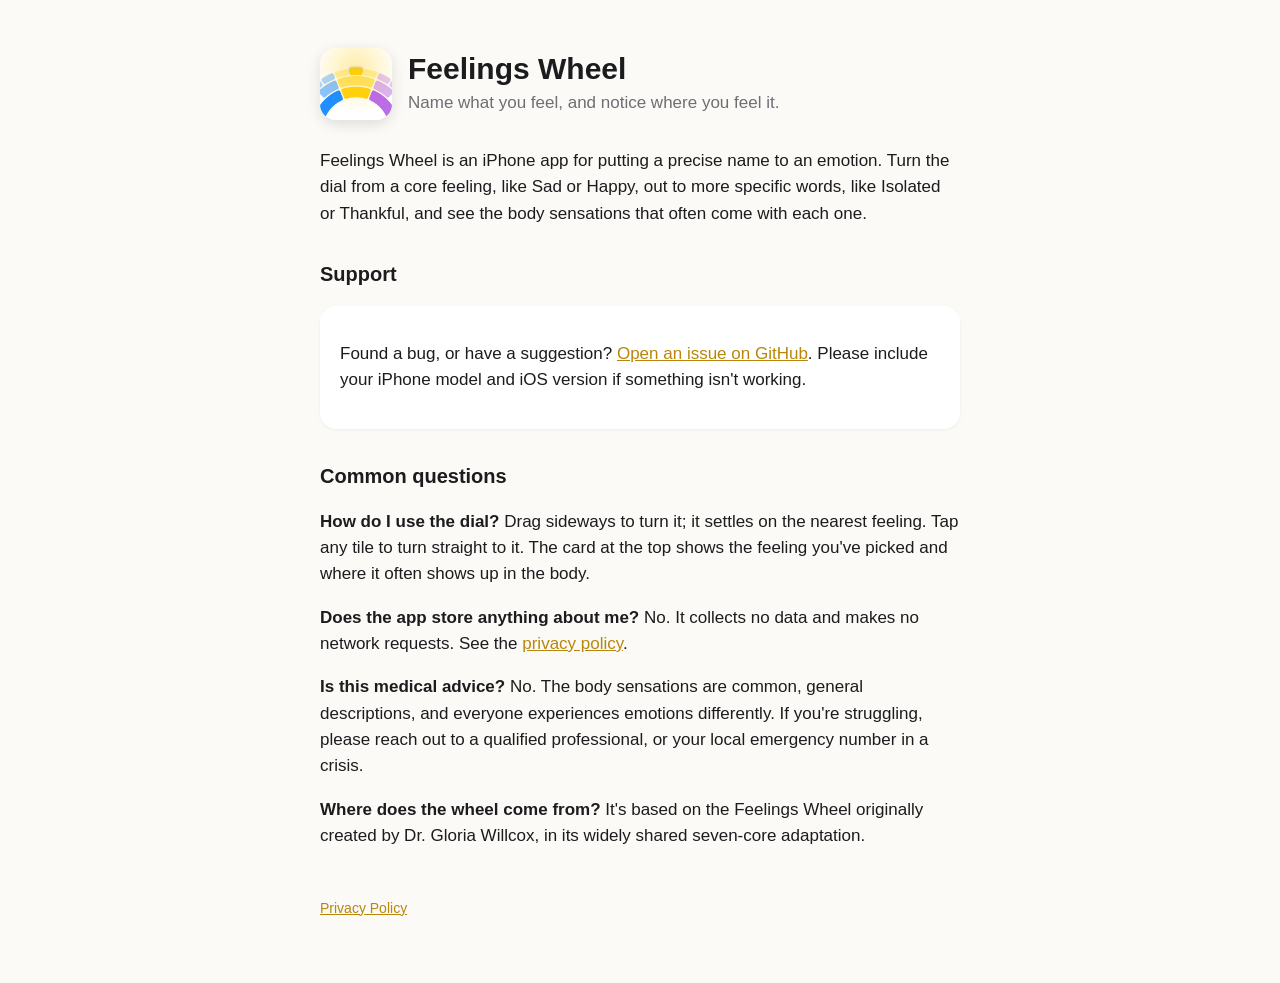
==== index.html @ e0a1c582 "Support and privacy pages for Feelings Wheel Co-Authored-By: Claude Opus 5.5 <noreply@anthropic.com>" ====
<!doctype html>
<html lang="en">
<head>
<meta charset="utf-8">
<meta name="viewport" content="width=device-width, initial-scale=1">
<title>Feelings Wheel — Support</title>
<link rel="stylesheet" href="style.css">
<link rel="icon" href="icon.png">
</head>
<body>
<main>
  <header>
    <img src="icon.png" alt="">
    <div>
      <h1>Feelings Wheel</h1>
      <p class="sub">Name what you feel, and notice where you feel it.</p>
    </div>
  </header>

  <p>Feelings Wheel is an iPhone app for putting a precise name to an emotion. Turn the dial from a core feeling, like Sad or Happy, out to more specific words, like Isolated or Thankful, and see the body sensations that often come with each one.</p>

  <h2>Support</h2>
  <div class="card">
    <p>Found a bug, or have a suggestion? <a href="https://github.com/jsvana/feelings-wheel/issues/new">Open an issue on GitHub</a>. Please include your iPhone model and iOS version if something isn't working.</p>
  </div>

  <h2>Common questions</h2>
  <p><strong>How do I use the dial?</strong> Drag sideways to turn it; it settles on the nearest feeling. Tap any tile to turn straight to it. The card at the top shows the feeling you've picked and where it often shows up in the body.</p>
  <p><strong>Does the app store anything about me?</strong> No. It collects no data and makes no network requests. See the <a href="privacy.html">privacy policy</a>.</p>
  <p><strong>Is this medical advice?</strong> No. The body sensations are common, general descriptions, and everyone experiences emotions differently. If you're struggling, please reach out to a qualified professional, or your local emergency number in a crisis.</p>
  <p><strong>Where does the wheel come from?</strong> It's based on the Feelings Wheel originally created by Dr. Gloria Willcox, in its widely shared seven-core adaptation.</p>

  <footer><a href="privacy.html">Privacy Policy</a></footer>
</main>
</body>
</html>
---- style.css ----
:root { --bg: #fbfaf7; --fg: #1c1c1e; --muted: #6e6e73; --accent: #b8860b; --card: #ffffff; }
@media (prefers-color-scheme: dark) { :root { --bg: #141416; --fg: #f2f2f7; --muted: #98989f; --accent: #ffd60a; --card: #1f1f22; } }
* { box-sizing: border-box; }
body { margin: 0; background: var(--bg); color: var(--fg); font: 17px/1.55 -apple-system, BlinkMacSystemFont, "Segoe UI", Helvetica, Arial, sans-serif; }
main { max-width: 680px; margin: 0 auto; padding: 48px 20px 64px; }
header { display: flex; align-items: center; gap: 16px; margin-bottom: 28px; }
header img { width: 72px; height: 72px; border-radius: 16px; box-shadow: 0 4px 14px rgba(0,0,0,.12); }
h1 { font-size: 30px; line-height: 1.15; margin: 0; }
h2 { font-size: 20px; margin: 32px 0 8px; }
.sub { color: var(--muted); margin: 4px 0 0; }
a { color: var(--accent); }
.card { background: var(--card); border-radius: 16px; padding: 18px 20px; margin: 16px 0; box-shadow: 0 1px 3px rgba(0,0,0,.06); }
footer { margin-top: 48px; color: var(--muted); font-size: 14px; }
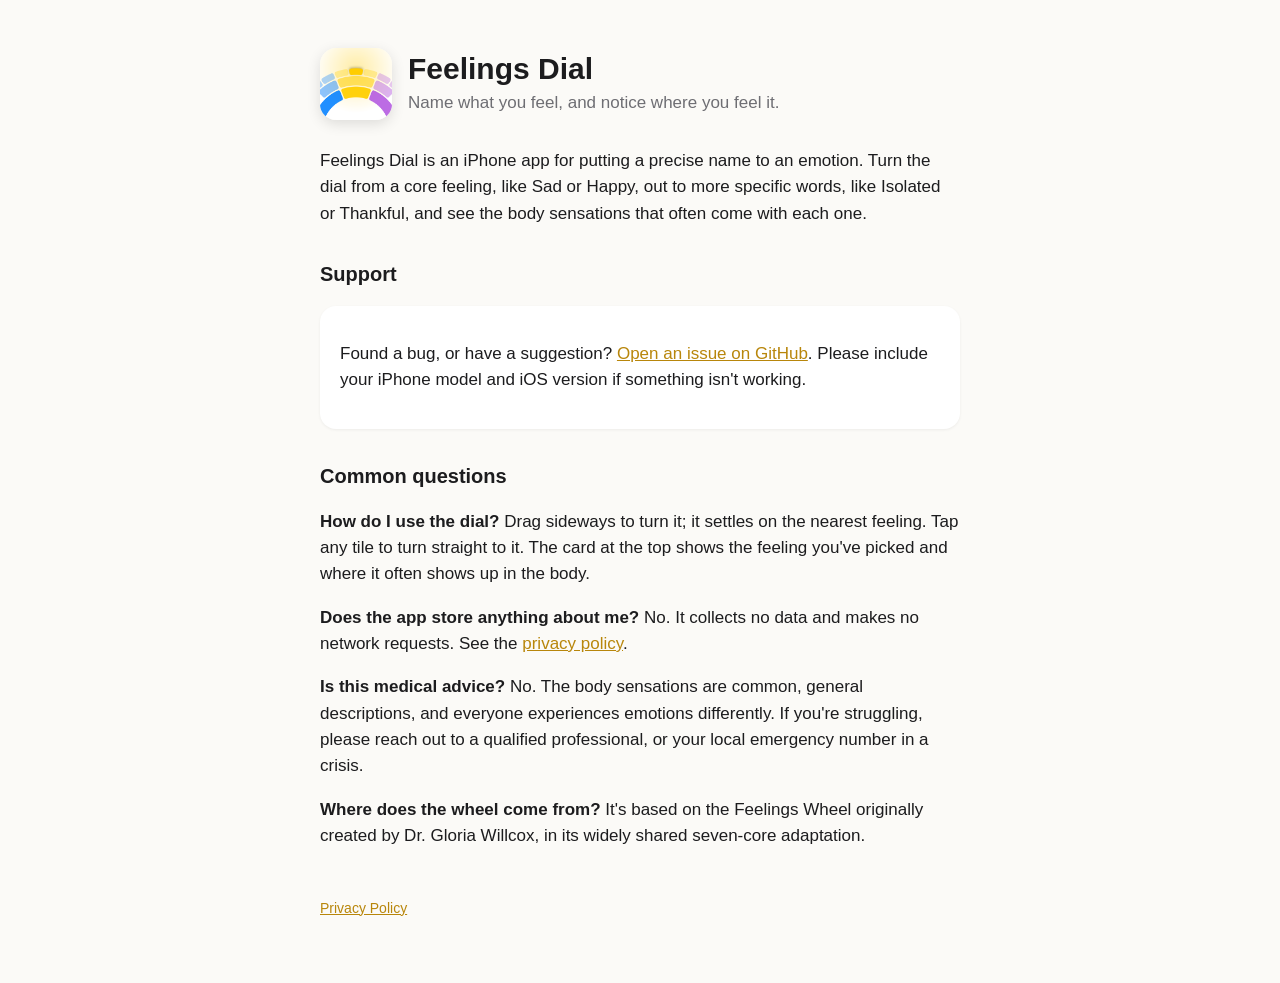
==== commit 352d8452: "Rename to Feelings Dial Co-Authored-By: Claude Opus 5.5 <noreply@anthropic.com> Claude-Session: http" ====
--- a/index.html
+++ b/index.html
@@ -3,7 +3,7 @@
 <head>
 <meta charset="utf-8">
 <meta name="viewport" content="width=device-width, initial-scale=1">
-<title>Feelings Wheel — Support</title>
+<title>Feelings Dial — Support</title>
 <link rel="stylesheet" href="style.css">
 <link rel="icon" href="icon.png">
 </head>
@@ -12,16 +12,16 @@
   <header>
     <img src="icon.png" alt="">
     <div>
-      <h1>Feelings Wheel</h1>
+      <h1>Feelings Dial</h1>
       <p class="sub">Name what you feel, and notice where you feel it.</p>
     </div>
   </header>
 
-  <p>Feelings Wheel is an iPhone app for putting a precise name to an emotion. Turn the dial from a core feeling, like Sad or Happy, out to more specific words, like Isolated or Thankful, and see the body sensations that often come with each one.</p>
+  <p>Feelings Dial is an iPhone app for putting a precise name to an emotion. Turn the dial from a core feeling, like Sad or Happy, out to more specific words, like Isolated or Thankful, and see the body sensations that often come with each one.</p>
 
   <h2>Support</h2>
   <div class="card">
-    <p>Found a bug, or have a suggestion? <a href="https://github.com/jsvana/feelings-wheel/issues/new">Open an issue on GitHub</a>. Please include your iPhone model and iOS version if something isn't working.</p>
+    <p>Found a bug, or have a suggestion? <a href="https://github.com/jsvana/feelings-dial/issues/new">Open an issue on GitHub</a>. Please include your iPhone model and iOS version if something isn't working.</p>
   </div>
 
   <h2>Common questions</h2>
